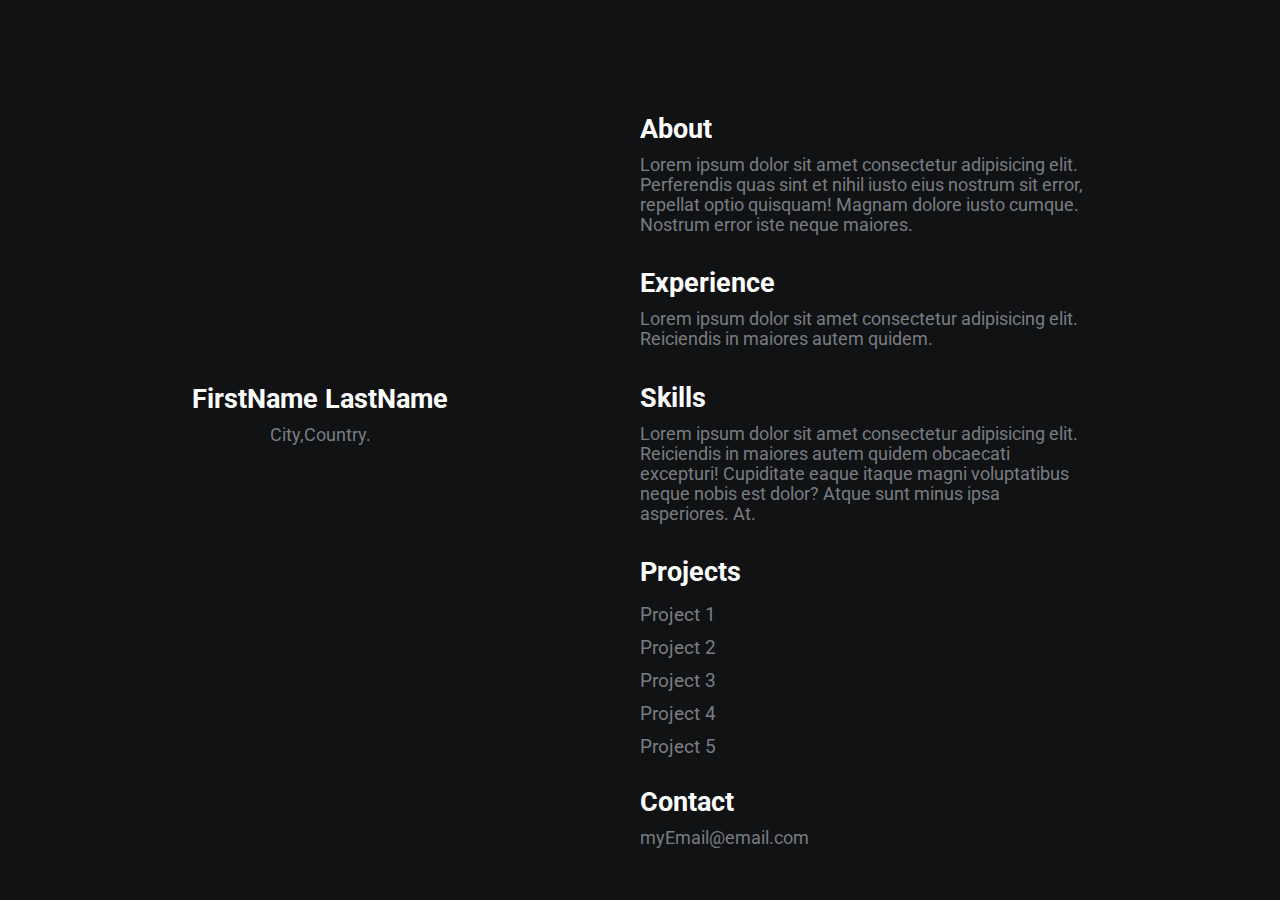
==== index.html @ d852412a "Update index.html" ====
<!DOCTYPE html>
<html lang="en">
<head>
    <meta charset="UTF-8">
    <meta name="viewport" content="width=device-width, initial-scale=1.0">
    <meta http-equiv="X-UA-Compatible" content="ie=edge">
    <link rel="stylesheet" href="https://use.fontawesome.com/releases/v5.4.1/css/all.css" integrity="sha384-5sAR7xN1Nv6T6+dT2mhtzEpVJvfS3NScPQTrOxhwjIuvcA67KV2R5Jz6kr4abQsz" crossorigin="anonymous">
    <link rel="stylesheet" href="style.css">
    <title>minimalist-portfolio</title>
</head>
<body>
    <div class="grid-2">
        <div class="section-1">
            <i class="fas fa-code fa-5x white"></i>
            <h2>FirstName LastName</h2>
            <p>City,Country.</p>
            <a href="#"><i class="fab fa-twitter"></i></a>
            <a href="#"><i class="fab fa-linkedin"></i></a>
            <a href="#"><i class="fab fa-github"></i></a>
        </div>
        <div class="section-2">
            <h2>About</h2>
            <p>Lorem ipsum dolor sit amet consectetur adipisicing elit. Perferendis quas sint et nihil iusto eius nostrum sit error, repellat optio quisquam! Magnam dolore iusto cumque. Nostrum error iste neque maiores.</p>
            <h2>Experience</h2>
            <p>Lorem ipsum dolor sit amet consectetur adipisicing elit. Reiciendis in maiores autem quidem.</p>

            <h2>Skills</h2>
            <p>Lorem ipsum dolor sit amet consectetur adipisicing elit. Reiciendis in maiores autem quidem obcaecati excepturi! Cupiditate eaque itaque magni voluptatibus neque nobis est dolor? Atque sunt minus ipsa asperiores. At.</p>
            <h2>Projects</h2>
            <a href="#">Project 1</a>
            <a href="#">Project 2</a>
            <a href="#">Project 3</a>
            <a href="#">Project 4</a>
            <a href="#">Project 5</a>
            <h2>Contact</h2>
            <p>myEmail@email.com</p>
        </div>
    </div>
</body>
</html>
---- style.css ----
/* global */
@import url('https://fonts.googleapis.com/css?family=Roboto');

.grid-2{
    display: grid;
    grid-template-columns: repeat(2,1fr);
}

body{
    margin: 0;
    padding: 0;
    font-family: 'Roboto', sans-serif;
    background-color: #101214;
    color: #7A7C80;

}

h2,.white{
    color: #fff;
}

a{
    color: #7A7C80;
    text-decoration: none;
}
/* section 1 */
.section-1{
    padding-top: 40vh;
    text-align: center;
}

.section-1 p{
    font-size: 1.1rem;
    padding-bottom: 10px;
    margin:0;
}

.section-1 h2{
    font-size: 1.7rem;
    margin-bottom: 10px;
}

.section-1 a{
    font-size: 1.5rem;
    padding: 10px;
}
/* section 2 */
.section-2{
    padding-top: 10vh;
    width: 70%;
}

.section-2 h2{
    font-size: 1.7rem;
    margin-bottom: 10px;
}

.section-2 p{
    font-size: 1.1rem;
    padding-bottom: 10px;
    margin:0;
}

.section-2 a{
    display: block;
    padding: 5px;
    font-size: 1.2rem;
    padding-left: 0;
    width: 120px;
}
/* animations / utilities */
.section-2 a:hover{
    font-size: 1.3rem;
    color: #fff;
    cursor: pointer;
    transition: 0.2s;
}

.section-1 a:hover{
    color: #fff;
    cursor: pointer;
    transition: 0.3s;
}

.white:hover{
    position: relative;
    padding-left: 10px;
}

/* media queres */
@media(max-width:780px){
    .grid-2{
        grid-template-columns: 1fr;
    }
    .section-1{
        padding:0;
        padding-top: 5rem;
    }
    .section-2{
        padding: 0;
        padding-left: 1.5rem;
        padding-top: 2rem;
    }
}
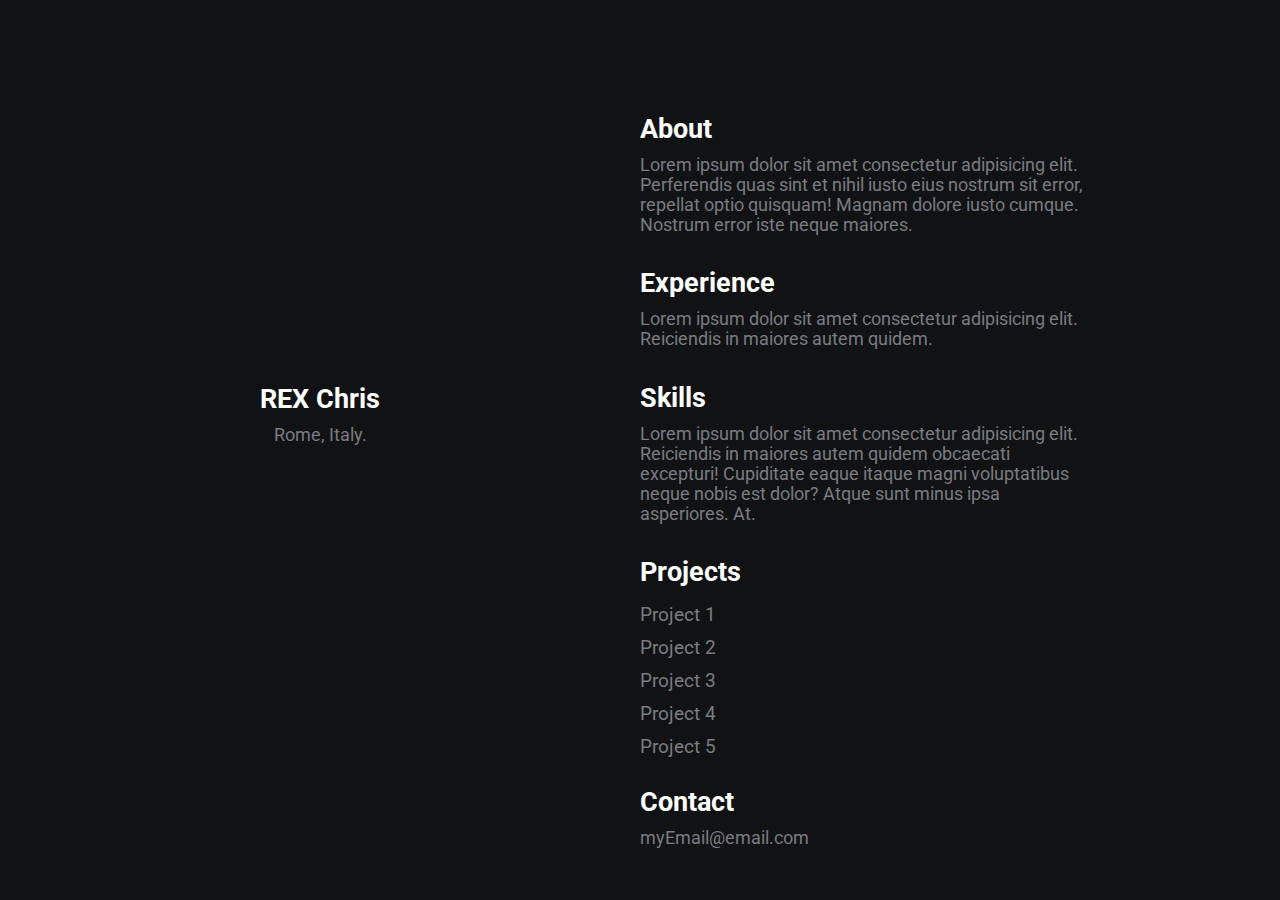
==== commit 6088608d: "01" ====
--- a/index.html
+++ b/index.html
@@ -6,16 +6,16 @@
     <meta http-equiv="X-UA-Compatible" content="ie=edge">
     <link rel="stylesheet" href="https://use.fontawesome.com/releases/v5.4.1/css/all.css" integrity="sha384-5sAR7xN1Nv6T6+dT2mhtzEpVJvfS3NScPQTrOxhwjIuvcA67KV2R5Jz6kr4abQsz" crossorigin="anonymous">
     <link rel="stylesheet" href="style.css">
-    <title>minimalist-portfolio</title>
+    <title>Chris's HTML </title>
 </head>
 <body>
     <div class="grid-2">
         <div class="section-1">
             <i class="fas fa-code fa-5x white"></i>
-            <h2>FirstName LastName</h2>
-            <p>City,Country.</p>
+            <h2>REX Chris</h2>
+            <p>Rome, Italy.</p>
             <a href="#"><i class="fab fa-twitter"></i></a>
-            <a href="#"><i class="fab fa-linkedin"></i></a>
+            <a href="#"><i class="fab fa-facebook"></i></a>
             <a href="#"><i class="fab fa-github"></i></a>
         </div>
         <div class="section-2">
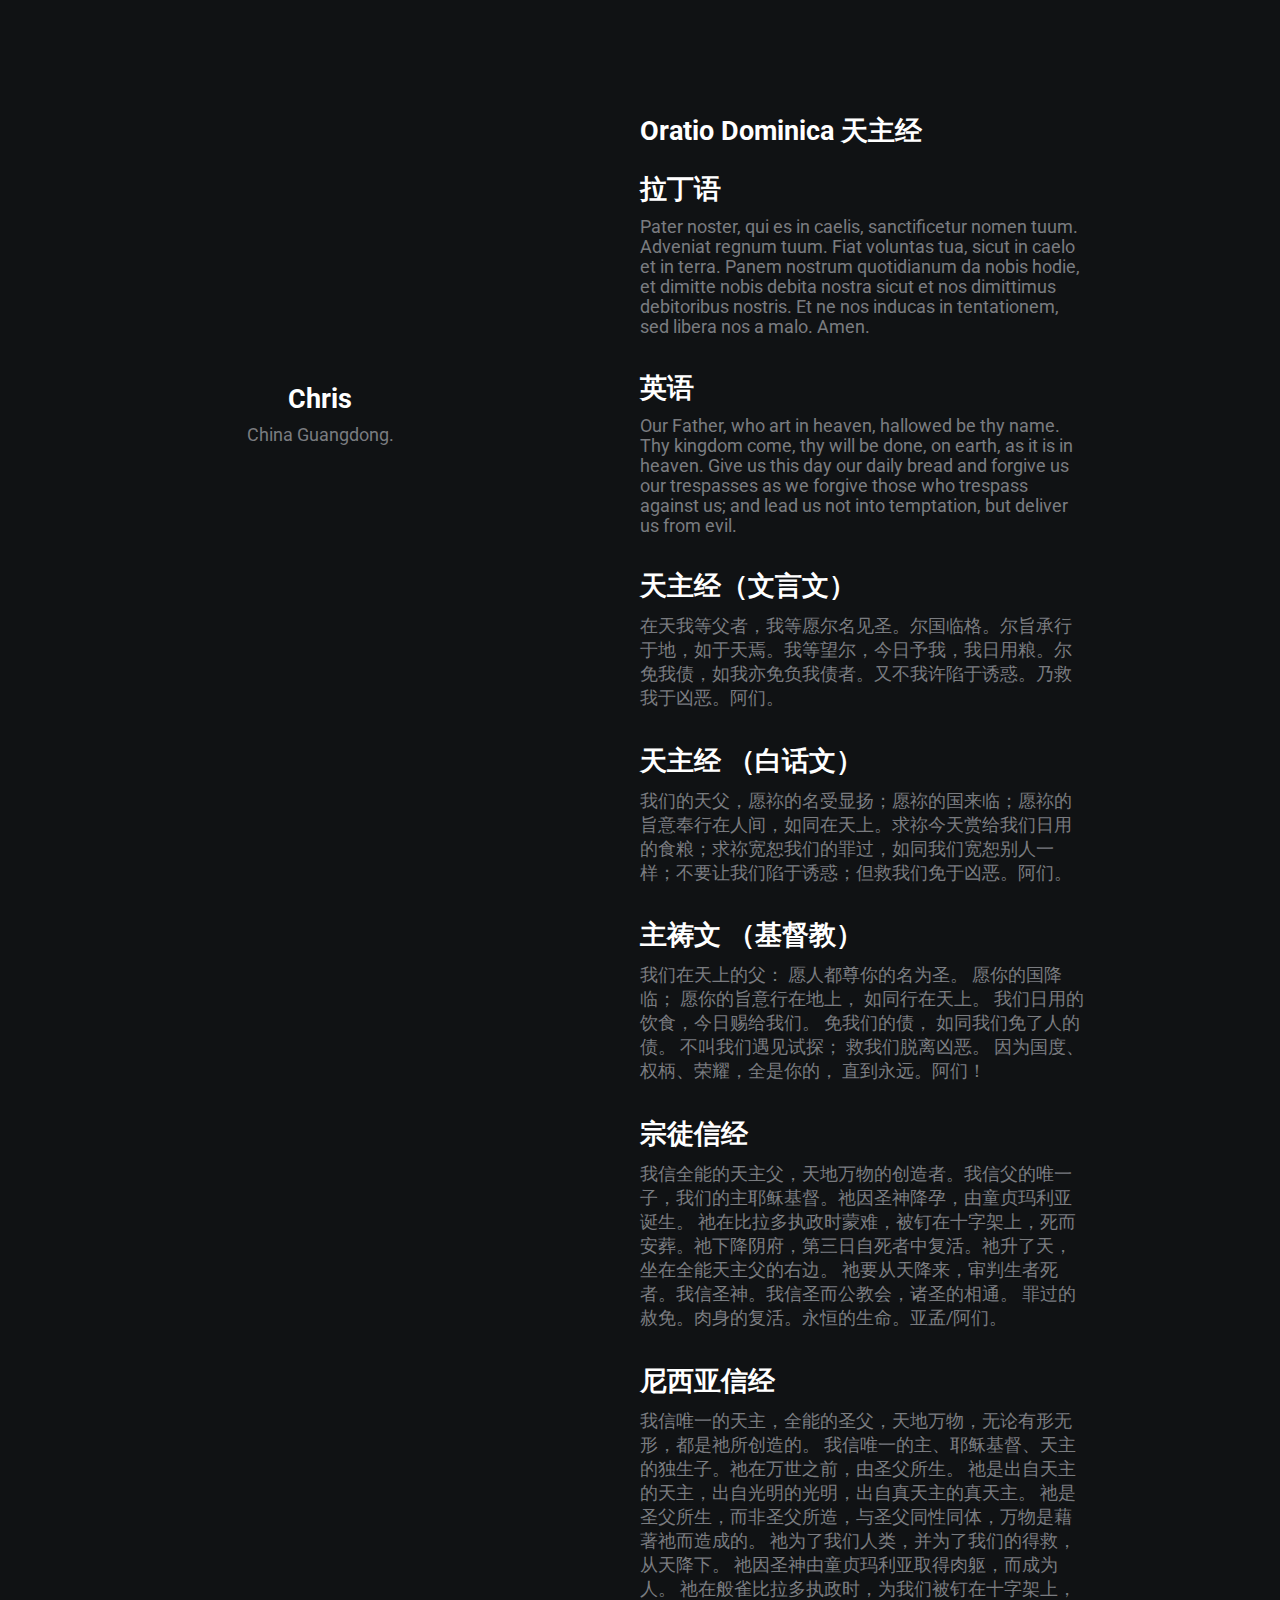
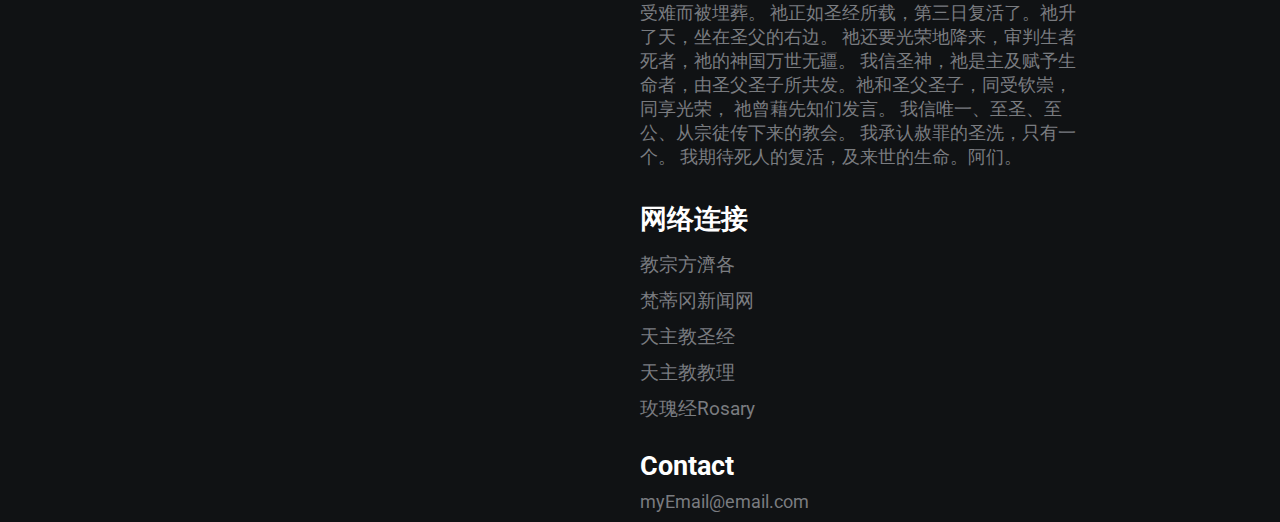
==== commit a5715aaf: "02" ====
--- a/index.html
+++ b/index.html
@@ -6,32 +6,69 @@
     <meta http-equiv="X-UA-Compatible" content="ie=edge">
     <link rel="stylesheet" href="https://use.fontawesome.com/releases/v5.4.1/css/all.css" integrity="sha384-5sAR7xN1Nv6T6+dT2mhtzEpVJvfS3NScPQTrOxhwjIuvcA67KV2R5Jz6kr4abQsz" crossorigin="anonymous">
     <link rel="stylesheet" href="style.css">
-    <title>Chris's HTML </title>
+    <title>Oratio Dominica 天主经</title>
 </head>
 <body>
     <div class="grid-2">
         <div class="section-1">
             <i class="fas fa-code fa-5x white"></i>
-            <h2>REX Chris</h2>
-            <p>Rome, Italy.</p>
+            <h2>Chris</h2>
+            <p>China Guangdong.</p>
             <a href="#"><i class="fab fa-twitter"></i></a>
             <a href="#"><i class="fab fa-facebook"></i></a>
             <a href="#"><i class="fab fa-github"></i></a>
         </div>
         <div class="section-2">
-            <h2>About</h2>
-            <p>Lorem ipsum dolor sit amet consectetur adipisicing elit. Perferendis quas sint et nihil iusto eius nostrum sit error, repellat optio quisquam! Magnam dolore iusto cumque. Nostrum error iste neque maiores.</p>
-            <h2>Experience</h2>
-            <p>Lorem ipsum dolor sit amet consectetur adipisicing elit. Reiciendis in maiores autem quidem.</p>
+            <h2>Oratio Dominica  天主经</h2> 
+			<h2>拉丁语</h2>      
+            <p>Pater noster, qui es in caelis, sanctificetur nomen tuum.
+Adveniat regnum tuum.
+Fiat voluntas tua, sicut in caelo et in terra.
+Panem nostrum quotidianum da nobis hodie, et dimitte nobis
+debita nostra sicut et nos dimittimus debitoribus nostris.
+Et ne nos inducas in tentationem, sed libera nos a malo. Amen.</p>
 
-            <h2>Skills</h2>
-            <p>Lorem ipsum dolor sit amet consectetur adipisicing elit. Reiciendis in maiores autem quidem obcaecati excepturi! Cupiditate eaque itaque magni voluptatibus neque nobis est dolor? Atque sunt minus ipsa asperiores. At.</p>
-            <h2>Projects</h2>
-            <a href="#">Project 1</a>
-            <a href="#">Project 2</a>
-            <a href="#">Project 3</a>
-            <a href="#">Project 4</a>
-            <a href="#">Project 5</a>
+	         <h2>英语</h2> 
+             <p>Our Father, who art in heaven, hallowed be
+thy name. Thy kingdom come, thy will be done,
+on earth, as it is in heaven. Give us this day our
+daily bread and forgive us our trespasses as we
+forgive those who trespass against us; and lead us
+not into temptation, but deliver us from evil.</p>
+
+	        <h2>天主经（文言文）</h2> 
+            <p>在天我等父者，我等愿尔名见圣。尔国临格。尔旨承行于地，如于天焉。我等望尔，今日予我，我日用粮。尔免我债，如我亦免负我债者。又不我许陷于诱惑。乃救我于凶恶。阿们。</p>
+            
+	        <h2>天主经 （白话文）</h2> 
+            <p>我们的天父，愿祢的名受显扬；愿祢的国来临；愿祢的旨意奉行在人间，如同在天上。求祢今天赏给我们日用的食粮；求祢宽恕我们的罪过，如同我们宽恕别人一样；不要让我们陷于诱惑；但救我们免于凶恶。阿们。</p>
+            
+            <h2>主祷文 （基督教）</h2> 
+            <p>我们在天上的父： 愿人都尊你的名为圣。 愿你的国降临； 愿你的旨意行在地上， 如同行在天上。 我们日用的饮食，今日赐给我们。 免我们的债， 如同我们免了人的债。 不叫我们遇见试探； 救我们脱离凶恶。 因为国度、权柄、荣耀，全是你的， 直到永远。阿们！</p>
+            
+            <h2>宗徒信经</h2>
+            <p>我信全能的天主父，天地万物的创造者。我信父的唯一子，我们的主耶稣基督。祂因圣神降孕，由童贞玛利亚诞生。 祂在比拉多执政时蒙难，被钉在十字架上，死而安葬。祂下降阴府，第三日自死者中复活。祂升了天，坐在全能天主父的右边。 祂要从天降来，审判生者死者。我信圣神。我信圣而公教会，诸圣的相通。 罪过的赦免。肉身的复活。永恒的生命。亚孟/阿们。</p>
+            
+            <h2>尼西亚信经</h2>
+            <p>我信唯一的天主，全能的圣父，天地万物，无论有形无形，都是祂所创造的。
+我信唯一的主、耶稣基督、天主的独生子。祂在万世之前，由圣父所生。
+祂是出自天主的天主，出自光明的光明，出自真天主的真天主。
+祂是圣父所生，而非圣父所造，与圣父同性同体，万物是藉著祂而造成的。
+祂为了我们人类，并为了我们的得救，从天降下。
+祂因圣神由童贞玛利亚取得肉躯，而成为人。
+祂在般雀比拉多执政时，为我们被钉在十字架上，受难而被埋葬。
+祂正如圣经所载，第三日复活了。祂升了天，坐在圣父的右边。
+祂还要光荣地降来，审判生者死者，祂的神国万世无疆。
+我信圣神，祂是主及赋予生命者，由圣父圣子所共发。祂和圣父圣子，同受钦崇，同享光荣，
+祂曾藉先知们发言。 我信唯一、至圣、至公、从宗徒传下来的教会。
+我承认赦罪的圣洗，只有一个。
+我期待死人的复活，及来世的生命。阿们。</p>
+
+            <h2>网络连接</h2>
+            <a href="https://www.vatican.va/chinese/index.html">教宗方濟各</a>
+            <a href="https://www.vaticannews.va/zh.html">梵蒂冈新闻网</a>
+            <a href="https://www.vatican.va/chinese/bibbia.htm">天主教圣经</a>
+            <a href="https://www.vatican.va/chinese/ccc_zh.htm">天主教教理</a>
+            <a href="http://www.catholicworld.info/rosary/s1.htm">玫瑰经Rosary</a>
             <h2>Contact</h2>
             <p>myEmail@email.com</p>
         </div>
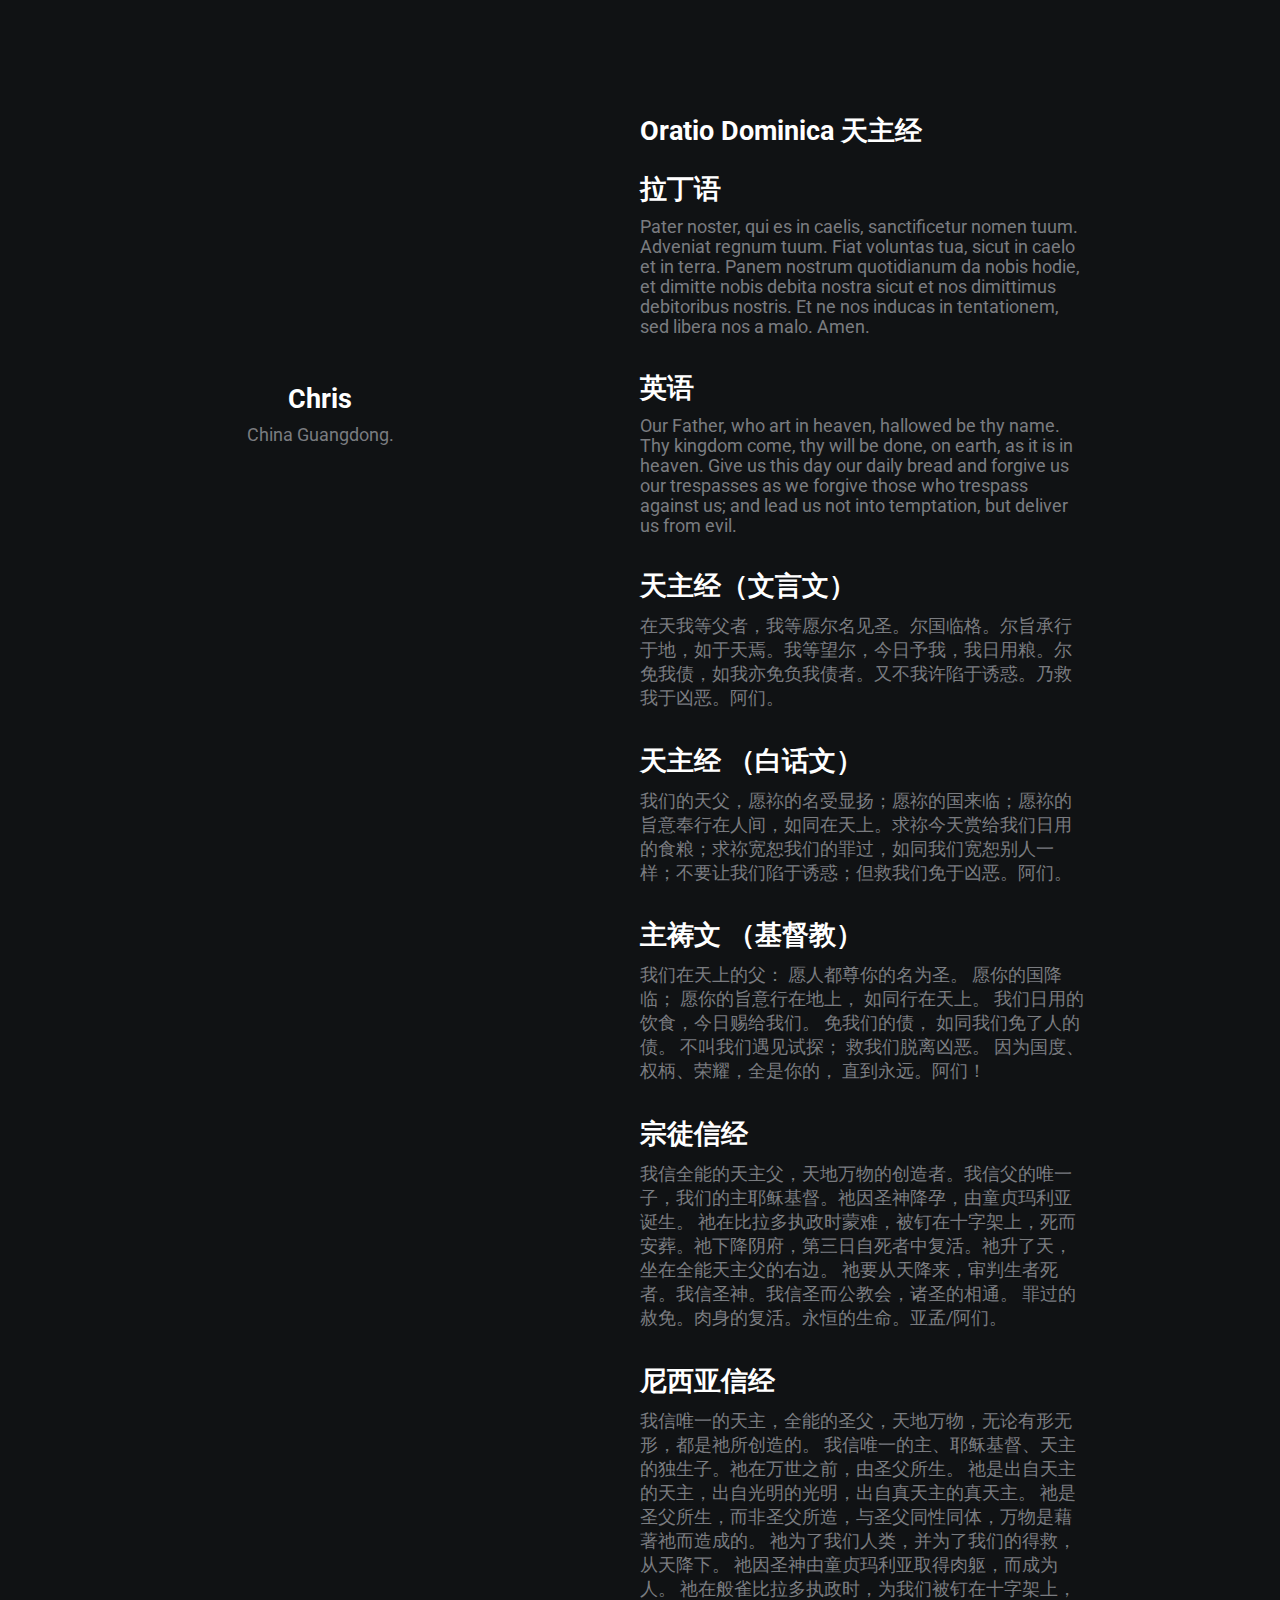
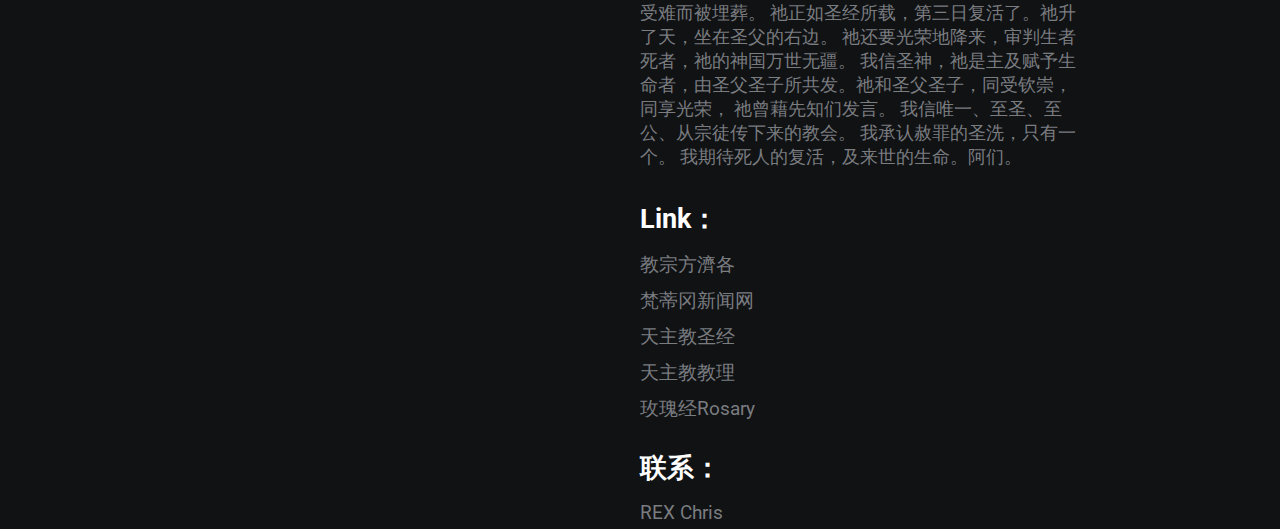
==== commit 8c645c1e: "03" ====
--- a/index.html
+++ b/index.html
@@ -63,14 +63,14 @@
 我承认赦罪的圣洗，只有一个。
 我期待死人的复活，及来世的生命。阿们。</p>
 
-            <h2>网络连接</h2>
+            <h2>Link：</h2>
             <a href="https://www.vatican.va/chinese/index.html">教宗方濟各</a>
             <a href="https://www.vaticannews.va/zh.html">梵蒂冈新闻网</a>
             <a href="https://www.vatican.va/chinese/bibbia.htm">天主教圣经</a>
             <a href="https://www.vatican.va/chinese/ccc_zh.htm">天主教教理</a>
             <a href="http://www.catholicworld.info/rosary/s1.htm">玫瑰经Rosary</a>
-            <h2>Contact</h2>
-            <p>myEmail@email.com</p>
+            <h2>联系：</h2>
+            <a href="https://groups.google.com/d/forum/rexchris">REX Chris</a>
         </div>
     </div>
 </body>
--- a/style.css
+++ b/style.css
@@ -66,7 +66,8 @@
     padding: 5px;
     font-size: 1.2rem;
     padding-left: 0;
-    width: 120px;
+    width: 100px;
+    word-break: keep-all; /* 添加这行来控制每行的字数 */
 }
 /* animations / utilities */
 .section-2 a:hover{
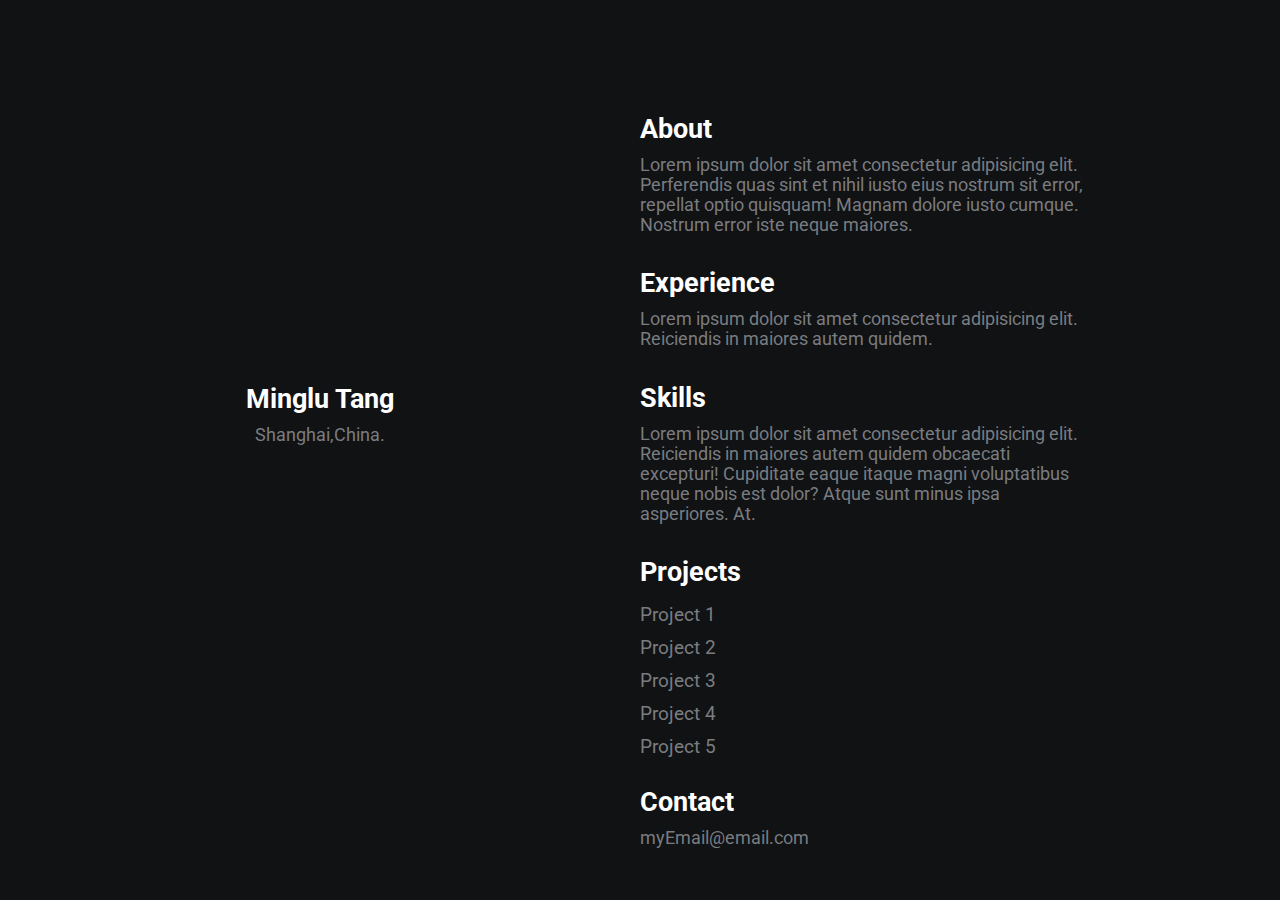
==== commit c3a960bb: "Update index.html" ====
--- a/index.html
+++ b/index.html
@@ -6,71 +6,34 @@
     <meta http-equiv="X-UA-Compatible" content="ie=edge">
     <link rel="stylesheet" href="https://use.fontawesome.com/releases/v5.4.1/css/all.css" integrity="sha384-5sAR7xN1Nv6T6+dT2mhtzEpVJvfS3NScPQTrOxhwjIuvcA67KV2R5Jz6kr4abQsz" crossorigin="anonymous">
     <link rel="stylesheet" href="style.css">
-    <title>Oratio Dominica 天主经</title>
+    <title>Your Name</title>
 </head>
 <body>
     <div class="grid-2">
         <div class="section-1">
             <i class="fas fa-code fa-5x white"></i>
-            <h2>Chris</h2>
-            <p>China Guangdong.</p>
+            <h2>Minglu Tang</h2>
+            <p>Shanghai,China.</p>
             <a href="#"><i class="fab fa-twitter"></i></a>
-            <a href="#"><i class="fab fa-facebook"></i></a>
+            <a href="#"><i class="fab fa-linkedin"></i></a>
             <a href="#"><i class="fab fa-github"></i></a>
         </div>
         <div class="section-2">
-            <h2>Oratio Dominica  天主经</h2> 
-			<h2>拉丁语</h2>      
-            <p>Pater noster, qui es in caelis, sanctificetur nomen tuum.
-Adveniat regnum tuum.
-Fiat voluntas tua, sicut in caelo et in terra.
-Panem nostrum quotidianum da nobis hodie, et dimitte nobis
-debita nostra sicut et nos dimittimus debitoribus nostris.
-Et ne nos inducas in tentationem, sed libera nos a malo. Amen.</p>
+            <h2>About</h2>
+            <p>Lorem ipsum dolor sit amet consectetur adipisicing elit. Perferendis quas sint et nihil iusto eius nostrum sit error, repellat optio quisquam! Magnam dolore iusto cumque. Nostrum error iste neque maiores.</p>
+            <h2>Experience</h2>
+            <p>Lorem ipsum dolor sit amet consectetur adipisicing elit. Reiciendis in maiores autem quidem.</p>
 
-	         <h2>英语</h2> 
-             <p>Our Father, who art in heaven, hallowed be
-thy name. Thy kingdom come, thy will be done,
-on earth, as it is in heaven. Give us this day our
-daily bread and forgive us our trespasses as we
-forgive those who trespass against us; and lead us
-not into temptation, but deliver us from evil.</p>
-
-	        <h2>天主经（文言文）</h2> 
-            <p>在天我等父者，我等愿尔名见圣。尔国临格。尔旨承行于地，如于天焉。我等望尔，今日予我，我日用粮。尔免我债，如我亦免负我债者。又不我许陷于诱惑。乃救我于凶恶。阿们。</p>
-            
-	        <h2>天主经 （白话文）</h2> 
-            <p>我们的天父，愿祢的名受显扬；愿祢的国来临；愿祢的旨意奉行在人间，如同在天上。求祢今天赏给我们日用的食粮；求祢宽恕我们的罪过，如同我们宽恕别人一样；不要让我们陷于诱惑；但救我们免于凶恶。阿们。</p>
-            
-            <h2>主祷文 （基督教）</h2> 
-            <p>我们在天上的父： 愿人都尊你的名为圣。 愿你的国降临； 愿你的旨意行在地上， 如同行在天上。 我们日用的饮食，今日赐给我们。 免我们的债， 如同我们免了人的债。 不叫我们遇见试探； 救我们脱离凶恶。 因为国度、权柄、荣耀，全是你的， 直到永远。阿们！</p>
-            
-            <h2>宗徒信经</h2>
-            <p>我信全能的天主父，天地万物的创造者。我信父的唯一子，我们的主耶稣基督。祂因圣神降孕，由童贞玛利亚诞生。 祂在比拉多执政时蒙难，被钉在十字架上，死而安葬。祂下降阴府，第三日自死者中复活。祂升了天，坐在全能天主父的右边。 祂要从天降来，审判生者死者。我信圣神。我信圣而公教会，诸圣的相通。 罪过的赦免。肉身的复活。永恒的生命。亚孟/阿们。</p>
-            
-            <h2>尼西亚信经</h2>
-            <p>我信唯一的天主，全能的圣父，天地万物，无论有形无形，都是祂所创造的。
-我信唯一的主、耶稣基督、天主的独生子。祂在万世之前，由圣父所生。
-祂是出自天主的天主，出自光明的光明，出自真天主的真天主。
-祂是圣父所生，而非圣父所造，与圣父同性同体，万物是藉著祂而造成的。
-祂为了我们人类，并为了我们的得救，从天降下。
-祂因圣神由童贞玛利亚取得肉躯，而成为人。
-祂在般雀比拉多执政时，为我们被钉在十字架上，受难而被埋葬。
-祂正如圣经所载，第三日复活了。祂升了天，坐在圣父的右边。
-祂还要光荣地降来，审判生者死者，祂的神国万世无疆。
-我信圣神，祂是主及赋予生命者，由圣父圣子所共发。祂和圣父圣子，同受钦崇，同享光荣，
-祂曾藉先知们发言。 我信唯一、至圣、至公、从宗徒传下来的教会。
-我承认赦罪的圣洗，只有一个。
-我期待死人的复活，及来世的生命。阿们。</p>
-
-            <h2>Link：</h2>
-            <a href="https://www.vatican.va/chinese/index.html">教宗方濟各</a>
-            <a href="https://www.vaticannews.va/zh.html">梵蒂冈新闻网</a>
-            <a href="https://www.vatican.va/chinese/bibbia.htm">天主教圣经</a>
-            <a href="https://www.vatican.va/chinese/ccc_zh.htm">天主教教理</a>
-            <a href="http://www.catholicworld.info/rosary/s1.htm">玫瑰经Rosary</a>
-            <h2>联系：</h2>
-            <a href="https://groups.google.com/d/forum/rexchris">REX Chris</a>
+            <h2>Skills</h2>
+            <p>Lorem ipsum dolor sit amet consectetur adipisicing elit. Reiciendis in maiores autem quidem obcaecati excepturi! Cupiditate eaque itaque magni voluptatibus neque nobis est dolor? Atque sunt minus ipsa asperiores. At.</p>
+            <h2>Projects</h2>
+            <a href="#">Project 1</a>
+            <a href="#">Project 2</a>
+            <a href="#">Project 3</a>
+            <a href="#">Project 4</a>
+            <a href="#">Project 5</a>
+            <h2>Contact</h2>
+            <p>myEmail@email.com</p>
         </div>
     </div>
 </body>
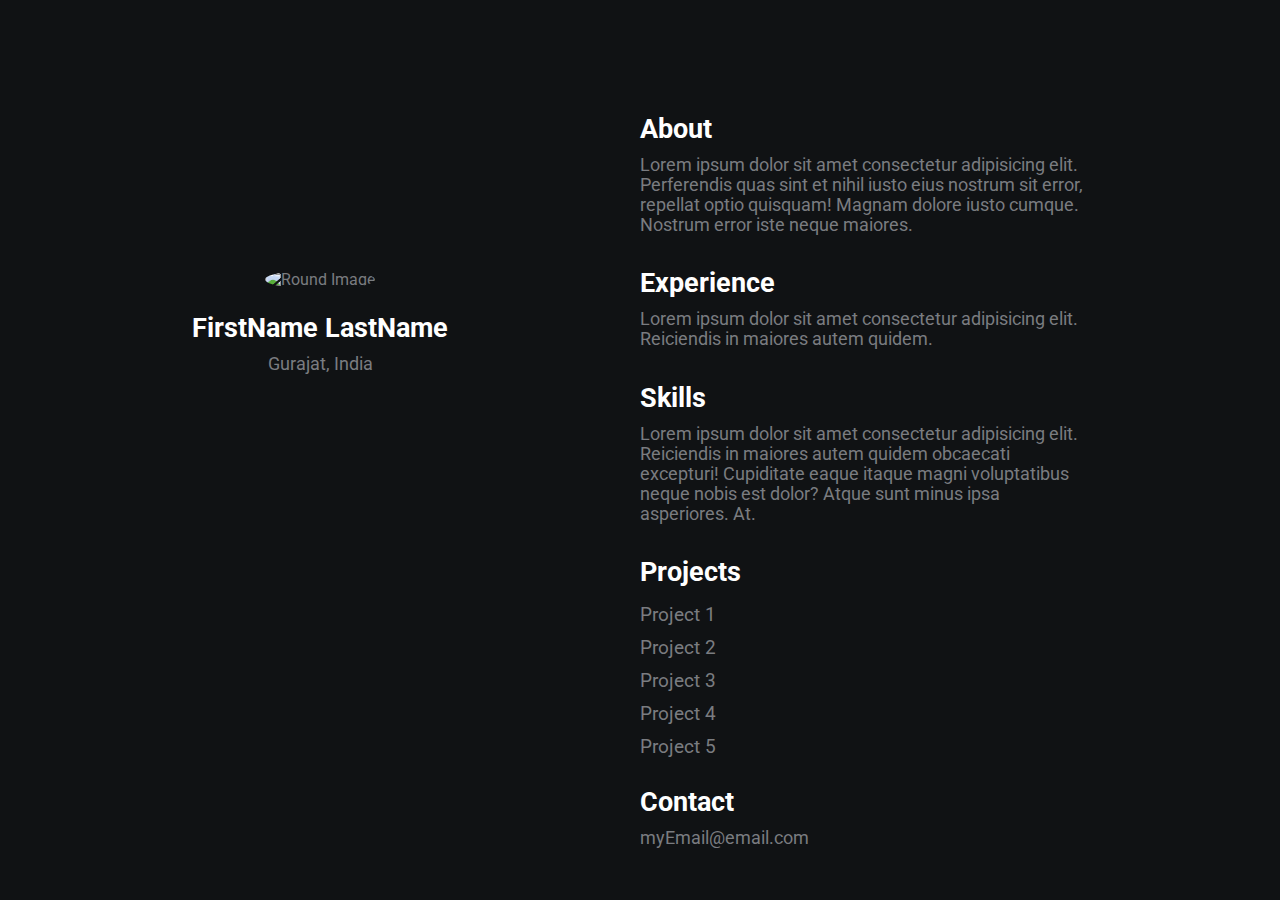
==== commit adccdbc4: "profile Picture" ====
--- a/index.html
+++ b/index.html
@@ -11,21 +11,27 @@
 <body>
     <div class="grid-2">
         <div class="section-1">
-            <i class="fas fa-code fa-5x white"></i>
-            <h2>Minglu Tang</h2>
-            <p>Shanghai,China.</p>
+            <div class="image-container">
+                <img src="https://img.freepik.com/premium-vector/avatar-portrait-young-caucasian-boy-man-round-frame-vector-cartoon-flat-illustration_551425-19.jpg"
+                    alt="Round Image">
+            </div>
+            <h2>FirstName LastName</h2>
+            <p>Gurajat, India</p>
             <a href="#"><i class="fab fa-twitter"></i></a>
             <a href="#"><i class="fab fa-linkedin"></i></a>
             <a href="#"><i class="fab fa-github"></i></a>
         </div>
         <div class="section-2">
             <h2>About</h2>
-            <p>Lorem ipsum dolor sit amet consectetur adipisicing elit. Perferendis quas sint et nihil iusto eius nostrum sit error, repellat optio quisquam! Magnam dolore iusto cumque. Nostrum error iste neque maiores.</p>
+            <p>Lorem ipsum dolor sit amet consectetur adipisicing elit. Perferendis quas sint et nihil iusto eius nostrum
+                sit error, repellat optio quisquam! Magnam dolore iusto cumque. Nostrum error iste neque maiores.</p>
             <h2>Experience</h2>
             <p>Lorem ipsum dolor sit amet consectetur adipisicing elit. Reiciendis in maiores autem quidem.</p>
-
+    
             <h2>Skills</h2>
-            <p>Lorem ipsum dolor sit amet consectetur adipisicing elit. Reiciendis in maiores autem quidem obcaecati excepturi! Cupiditate eaque itaque magni voluptatibus neque nobis est dolor? Atque sunt minus ipsa asperiores. At.</p>
+            <p>Lorem ipsum dolor sit amet consectetur adipisicing elit. Reiciendis in maiores autem quidem obcaecati
+                excepturi! Cupiditate eaque itaque magni voluptatibus neque nobis est dolor? Atque sunt minus ipsa
+                asperiores. At.</p>
             <h2>Projects</h2>
             <a href="#">Project 1</a>
             <a href="#">Project 2</a>
@@ -36,5 +42,5 @@
             <p>myEmail@email.com</p>
         </div>
     </div>
-</body>
+    </body>
 </html>
--- a/style.css
+++ b/style.css
@@ -25,8 +25,11 @@
 }
 /* section 1 */
 .section-1{
-    padding-top: 40vh;
+    padding-top: 30vh;
     text-align: center;
+
+    
+   
 }
 
 .section-1 p{
@@ -67,7 +70,6 @@
     font-size: 1.2rem;
     padding-left: 0;
     width: 100px;
-    word-break: keep-all; /* 添加这行来控制每行的字数 */
 }
 /* animations / utilities */
 .section-2 a:hover{
@@ -95,11 +97,25 @@
     }
     .section-1{
         padding:0;
-        padding-top: 5rem;
+        padding-top: 1rem;
     }
     .section-2{
         padding: 0;
         padding-left: 1.5rem;
         padding-top: 2rem;
     }
+}
+
+
+/****/
+
+.image-container{
+    overflow: hidden;
+    border-radius: 50%;
+}
+
+img{
+    width: 150px;
+    height: 150px;
+    border-radius: 50%;
 }